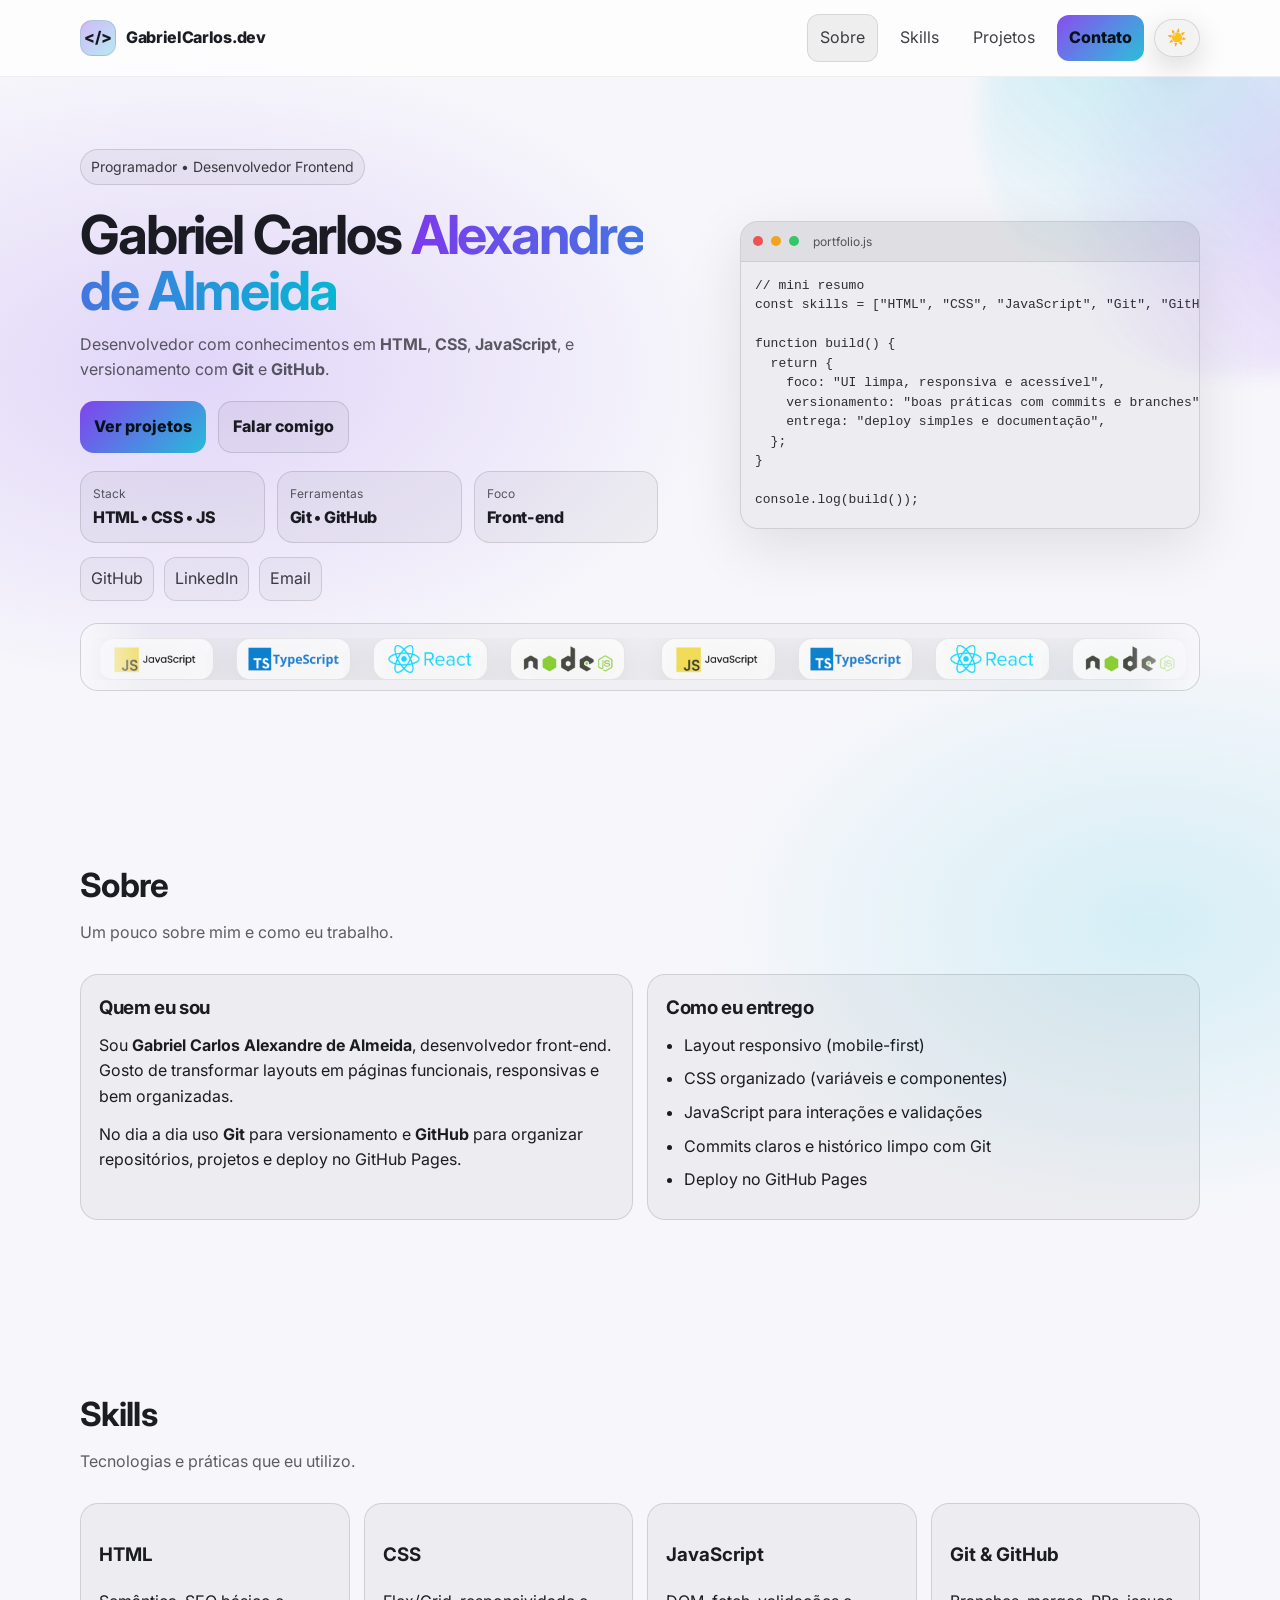
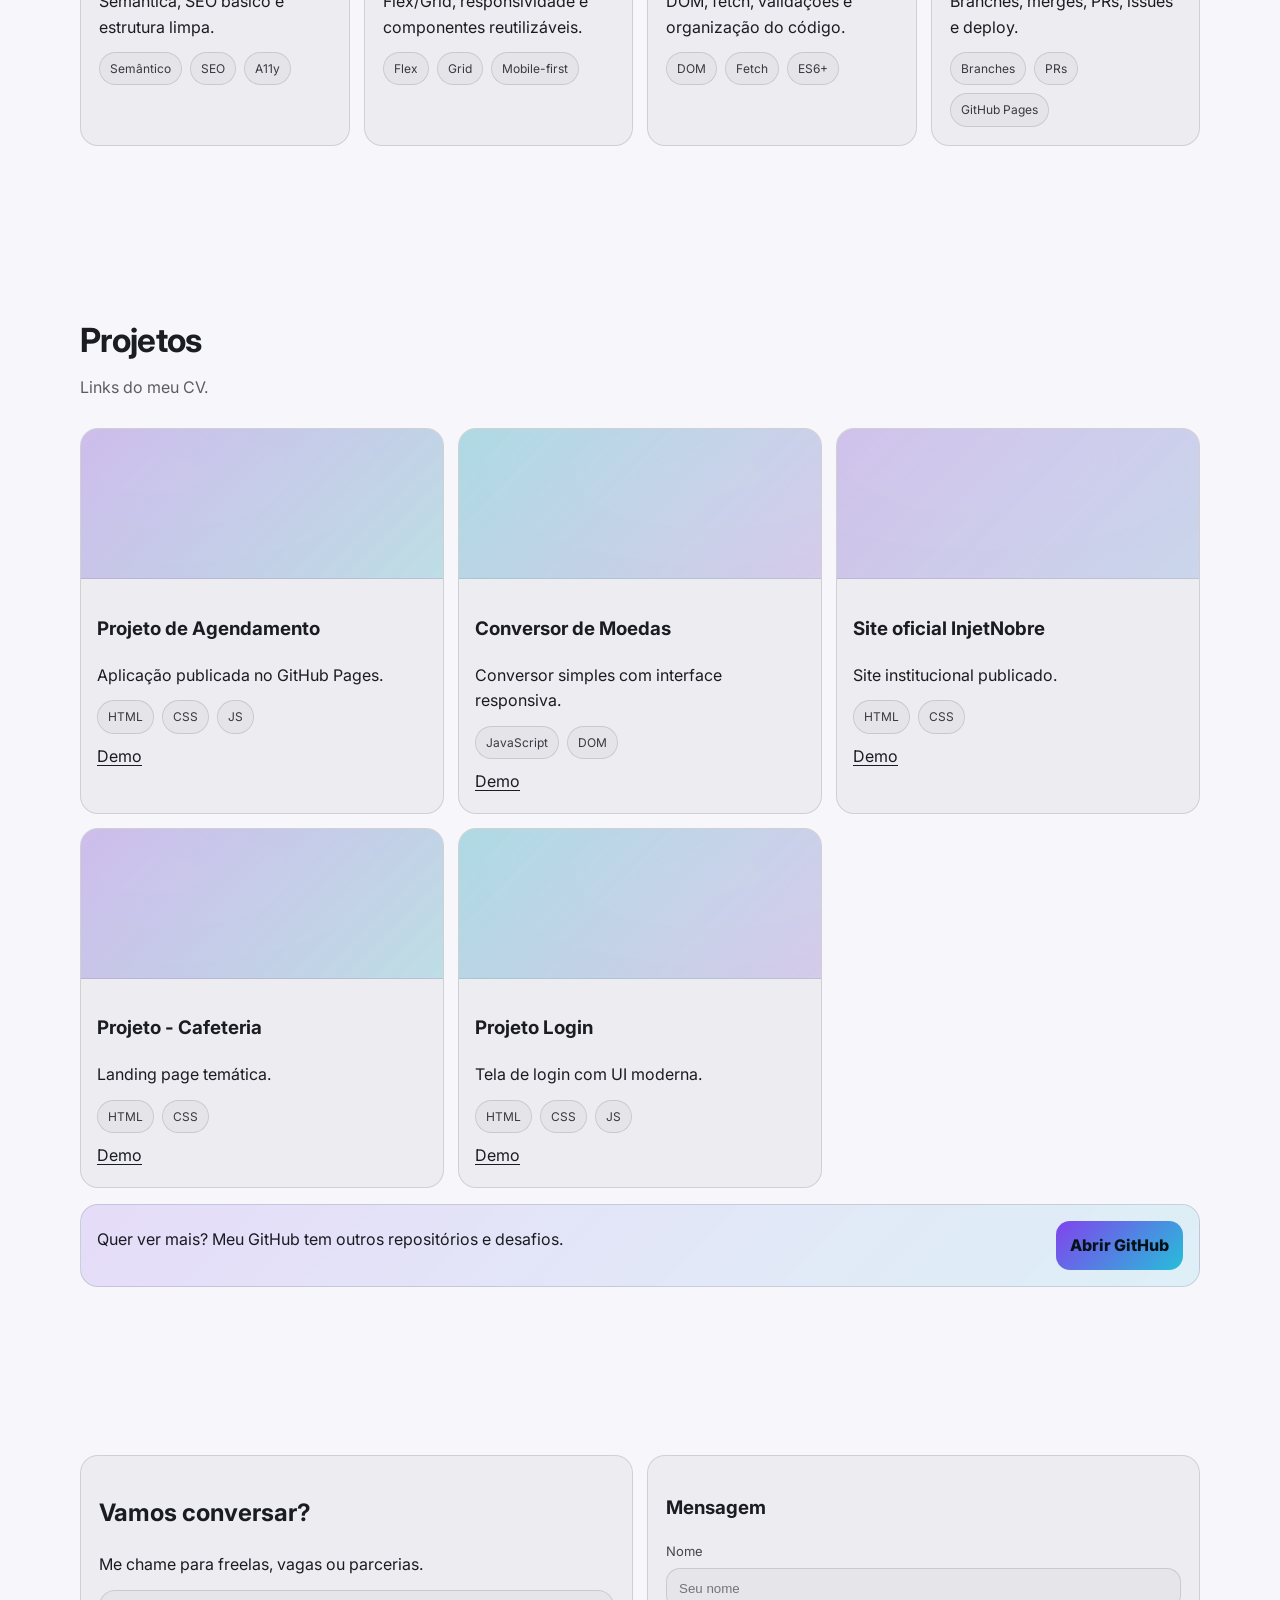
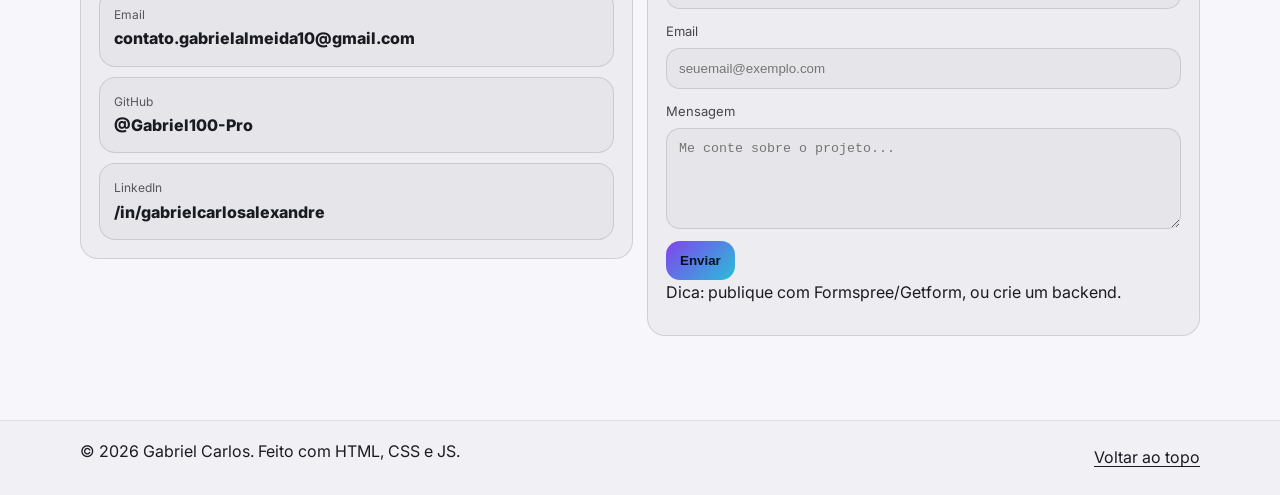
==== index.html @ 4f7d1926 "init new portifolio" ====
<!doctype html>
<html lang="pt-BR" data-theme="dark">
<head>
  <meta charset="utf-8" />
  <meta name="viewport" content="width=device-width, initial-scale=1" />
  <meta name="description" content="Portfólio | Gabriel Carlos Alexandre de Almeida - HTML, CSS, JavaScript, Git e GitHub." />
  <title>Portfólio | Gabriel Carlos</title>

  <link rel="preconnect" href="https://fonts.googleapis.com">
  <link rel="preconnect" href="https://fonts.gstatic.com" crossorigin>
  <link href="https://fonts.googleapis.com/css2?family=Inter:wght@400;500;600;700;800&display=swap" rel="stylesheet">

  <link rel="stylesheet" href="styles.css" />
</head>

<body>
  <a class="skip-link" href="#conteudo">Pular para o conteúdo</a>

  <header class="header" id="topo">
    <div class="container header__inner">
      <a class="brand" href="#topo" aria-label="Ir para o topo">
        <span class="brand__mark">&lt;/&gt;</span>
        <span class="brand__name">GabrielCarlos.dev</span>
      </a>

      <button class="menu-btn" type="button" aria-expanded="false" aria-controls="menu">
        <span class="menu-btn__bars" aria-hidden="true"></span>
        <span class="sr-only">Abrir menu</span>
      </button>

      <section class="header__actions" aria-label="Ações do topo">
        <nav class="nav" id="menu" aria-label="Navegação principal">
          <a class="nav__link" href="#sobre">Sobre</a>
          <a class="nav__link" href="#skills">Skills</a>
          <a class="nav__link" href="#projetos">Projetos</a>
          <a class="nav__link nav__cta" href="#contato">Contato</a>
        </nav>

        <button class="theme-toggle" type="button" aria-label="Alternar tema" aria-pressed="true" title="Alternar tema">
          <span class="theme-toggle__icon" aria-hidden="true">🌙</span>
        </button>
      </section>
    </div>
  </header>

  <main id="conteudo">
    <section class="hero section">
      <div class="container hero__grid">
        <div class="hero__content">
          <p class="pill">Programador • Desenvolvedor Frontend</p>

          <h1 class="hero__title">
            Gabriel Carlos <span class="grad">Alexandre de Almeida</span>
          </h1>

          <p class="hero__subtitle">
            Desenvolvedor com conhecimentos em <strong>HTML</strong>, <strong>CSS</strong>, <strong>JavaScript</strong>,
            e versionamento com <strong>Git</strong> e <strong>GitHub</strong>.
          </p>

          <div class="hero__actions">
            <a class="btn btn--primary" href="#projetos">Ver projetos</a>
            <a class="btn btn--ghost" href="#contato">Falar comigo</a>
          </div>

          <div class="hero__meta">
            <div class="meta-card">
              <span class="meta-card__label">Stack</span>
              <span class="meta-card__value">HTML • CSS • JS</span>
            </div>
            <div class="meta-card">
              <span class="meta-card__label">Ferramentas</span>
              <span class="meta-card__value">Git • GitHub</span>
            </div>
            <div class="meta-card">
              <span class="meta-card__label">Foco</span>
              <span class="meta-card__value">Front-end</span>
            </div>
          </div>

          <div class="social">
            <a class="social__link" href="https://github.com/Gabriel100-Pro" target="_blank" rel="noreferrer">GitHub</a>
            <a class="social__link" href="https://www.linkedin.com/in/gabrielcarlosalexandre" target="_blank" rel="noreferrer">LinkedIn</a>
            <a class="social__link" href="mailto:contato.gabrielalmeida10@gmail.com">Email</a>
          </div>
        </div>

        <div class="hero__card" aria-hidden="true">
          <div class="code-card">
            <div class="code-card__top">
              <span class="dot dot--red"></span>
              <span class="dot dot--yellow"></span>
              <span class="dot dot--green"></span>
              <span class="code-card__title">portfolio.js</span>
            </div>
<pre class="code-card__pre"><code>// mini resumo
const skills = ["HTML", "CSS", "JavaScript", "Git", "GitHub"];

function build() {
  return {
    foco: "UI limpa, responsiva e acessível",
    versionamento: "boas práticas com commits e branches",
    entrega: "deploy simples e documentação",
  };
}

console.log(build());</code></pre>
          </div>
        </div>
      </div>

      <!-- MARQUEE: CORRIGIDO (agora a animação funciona) -->
      <div class="container">
        <section class="tool-marquee" aria-label="Tecnologias que eu uso">
          <div class="tool-marquee__fade tool-marquee__fade--left" aria-hidden="true"></div>
          <div class="tool-marquee__fade tool-marquee__fade--right" aria-hidden="true"></div>

          <!-- IMPORTANTE: viewport + track + dois grupos iguais -->
          <div class="tool-marquee__viewport">
            <div class="tool-marquee__track" aria-hidden="false">
              <div class="tool-marquee__group">
                <img class="tool-marquee__img tool-marquee__img--wide" src="assets/item1-1.png" alt="JavaScript" loading="lazy">
                <img class="tool-marquee__img tool-marquee__img--wide" src="assets/item1-10.png" alt="CSS" loading="lazy">
                <img class="tool-marquee__img tool-marquee__img--wide" src="assets/item1-3.png" alt="JavaScript" loading="lazy">
                <img class="tool-marquee__img tool-marquee__img--wide" src="assets/item1-6.png" alt="Git" loading="lazy">
              </div>

              <!-- duplicado para loop infinito -->
              <div class="tool-marquee__group" aria-hidden="true">
                <img class="tool-marquee__img tool-marquee__img--wide" src="assets/item1-1.png" alt="JavaScript" loading="lazy">
                <img class="tool-marquee__img tool-marquee__img--wide" src="assets/item1-10.png" alt="CSS" loading="lazy">
                <img class="tool-marquee__img tool-marquee__img--wide" src="assets/item1-3.png" alt="JavaScript" loading="lazy">
                <img class="tool-marquee__img tool-marquee__img--wide" src="assets/item1-6.png" alt="Git" loading="lazy">
              </div>
            </div>
          </div>

          
        </section>
      </div>

      <div class="hero__bg" aria-hidden="true"></div>
    </section>

    <section class="section" id="sobre">
      <div class="container">
        <div class="section__head">
          <h2 class="section__title">Sobre</h2>
          <p class="section__desc">Um pouco sobre mim e como eu trabalho.</p>
        </div>

        <div class="about">
          <div class="about__card">
            <h3>Quem eu sou</h3>
            <p>
              Sou <strong>Gabriel Carlos Alexandre de Almeida</strong>, desenvolvedor front-end.
              Gosto de transformar layouts em páginas funcionais, responsivas e bem organizadas.
            </p>
            <p>
              No dia a dia uso <strong>Git</strong> para versionamento e <strong>GitHub</strong> para organizar repositórios,
              projetos e deploy no GitHub Pages.
            </p>
          </div>

          <div class="about__card">
            <h3>Como eu entrego</h3>
            <ul class="checklist">
              <li>Layout responsivo (mobile-first)</li>
              <li>CSS organizado (variáveis e componentes)</li>
              <li>JavaScript para interações e validações</li>
              <li>Commits claros e histórico limpo com Git</li>
              <li>Deploy no GitHub Pages</li>
            </ul>
          </div>
        </div>
      </div>
    </section>

    <section class="section section--alt" id="skills">
      <div class="container">
        <div class="section__head">
          <h2 class="section__title">Skills</h2>
          <p class="section__desc">Tecnologias e práticas que eu utilizo.</p>
        </div>

        <div class="skills">
          <article class="skill">
            <h3>HTML</h3>
            <p>Semântica, SEO básico e estrutura limpa.</p>
            <div class="tags">
              <span class="tag">Semântico</span>
              <span class="tag">SEO</span>
              <span class="tag">A11y</span>
            </div>
          </article>

          <article class="skill">
            <h3>CSS</h3>
            <p>Flex/Grid, responsividade e componentes reutilizáveis.</p>
            <div class="tags">
              <span class="tag">Flex</span>
              <span class="tag">Grid</span>
              <span class="tag">Mobile-first</span>
            </div>
          </article>

          <article class="skill">
            <h3>JavaScript</h3>
            <p>DOM, fetch, validações e organização do código.</p>
            <div class="tags">
              <span class="tag">DOM</span>
              <span class="tag">Fetch</span>
              <span class="tag">ES6+</span>
            </div>
          </article>

          <article class="skill">
            <h3>Git & GitHub</h3>
            <p>Branches, merges, PRs, issues e deploy.</p>
            <div class="tags">
              <span class="tag">Branches</span>
              <span class="tag">PRs</span>
              <span class="tag">GitHub Pages</span>
            </div>
          </article>
        </div>
      </div>
    </section>

    <!-- PROJETOS: LINKS PEGOS DO SEU CV -->
    <section class="section" id="projetos">
      <div class="container">
        <div class="section__head">
          <h2 class="section__title">Projetos</h2>
          <p class="section__desc">Links do meu CV.</p>
        </div>

        <div class="projects">
          <article class="project">
            <div class="project__thumb" aria-hidden="true"></div>
            <div class="project__body">
              <h3>Projeto de Agendamento</h3>
              <p>Aplicação publicada no GitHub Pages.</p>
              <div class="tags">
                <span class="tag">HTML</span><span class="tag">CSS</span><span class="tag">JS</span>
              </div>
              <div class="project__links">
                <a class="link" href="https://gabriel100-pro.github.io/Projeto-de-Agendamento/" target="_blank" rel="noreferrer">Demo</a>
              </div>
            </div>
          </article>

          <article class="project">
            <div class="project__thumb project__thumb--2" aria-hidden="true"></div>
            <div class="project__body">
              <h3>Conversor de Moedas</h3>
              <p>Conversor simples com interface responsiva.</p>
              <div class="tags">
                <span class="tag">JavaScript</span><span class="tag">DOM</span>
              </div>
              <div class="project__links">
                <a class="link" href="https://gabriel100-pro.github.io/Conversor-de-Moedas/" target="_blank" rel="noreferrer">Demo</a>
              </div>
            </div>
          </article>

          <article class="project">
            <div class="project__thumb project__thumb--3" aria-hidden="true"></div>
            <div class="project__body">
              <h3>Site oficial InjetNobre</h3>
              <p>Site institucional publicado.</p>
              <div class="tags">
                <span class="tag">HTML</span><span class="tag">CSS</span>
              </div>
              <div class="project__links">
                <a class="link" href="https://gabriel100-pro.github.io/Site-oficial-InjetNobre/" target="_blank" rel="noreferrer">Demo</a>
              </div>
            </div>
          </article>

          <article class="project">
            <div class="project__thumb" aria-hidden="true"></div>
            <div class="project__body">
              <h3>Projeto - Cafeteria</h3>
              <p>Landing page temática.</p>
              <div class="tags">
                <span class="tag">HTML</span><span class="tag">CSS</span>
              </div>
              <div class="project__links">
                <a class="link" href="https://gabriel100-pro.github.io/Projeto---Cafeteria/" target="_blank" rel="noreferrer">Demo</a>
              </div>
            </div>
          </article>

          <article class="project">
            <div class="project__thumb project__thumb--2" aria-hidden="true"></div>
            <div class="project__body">
              <h3>Projeto Login</h3>
              <p>Tela de login com UI moderna.</p>
              <div class="tags">
                <span class="tag">HTML</span><span class="tag">CSS</span><span class="tag">JS</span>
              </div>
              <div class="project__links">
                <a class="link" href="https://gabriel100-pro.github.io/Projeto-Login-/" target="_blank" rel="noreferrer">Demo</a>
              </div>
            </div>
          </article>
        </div>

        <div class="callout">
          <p>Quer ver mais? Meu GitHub tem outros repositórios e desafios.</p>
          <a class="btn btn--primary" href="https://github.com/Gabriel100-Pro" target="_blank" rel="noreferrer">Abrir GitHub</a>
        </div>
      </div>
    </section>

    <section class="section" id="contato">
      <div class="container">
        <div class="contact">
          <div class="contact__info">
            <h2>Vamos conversar?</h2>
            <p class="muted">Me chame para freelas, vagas ou parcerias.</p>

            <div class="contact__cards">
              <a class="contact-card" href="mailto:contato.gabrielalmeida10@gmail.com">
                <span class="contact-card__label">Email</span>
                <span class="contact-card__value">contato.gabrielalmeida10@gmail.com</span>
              </a>

              <a class="contact-card" href="https://github.com/Gabriel100-Pro" target="_blank" rel="noreferrer">
                <span class="contact-card__label">GitHub</span>
                <span class="contact-card__value">@Gabriel100-Pro</span>
              </a>

              <a class="contact-card" href="https://www.linkedin.com/in/gabrielcarlosalexandre" target="_blank" rel="noreferrer">
                <span class="contact-card__label">LinkedIn</span>
                <span class="contact-card__value">/in/gabrielcarlosalexandre</span>
              </a>
            </div>
          </div>

          <form class="form" action="#" method="post">
            <h3>Mensagem</h3>
            <label class="field">
              <span>Nome</span>
              <input name="nome" type="text" placeholder="Seu nome" autocomplete="name" required />
            </label>

            <label class="field">
              <span>Email</span>
              <input name="email" type="email" placeholder="seuemail@exemplo.com" autocomplete="email" required />
            </label>

            <label class="field">
              <span>Mensagem</span>
              <textarea name="mensagem" rows="5" placeholder="Me conte sobre o projeto..." required></textarea>
            </label>

            <button class="btn btn--primary" type="submit">Enviar</button>
            <p class="form__hint muted">
              Dica: publique com Formspree/Getform, ou crie um backend.
            </p>
          </form>
        </div>
      </div>
    </section>
  </main>

  <footer class="footer">
    <div class="container footer__inner">
      <p class="muted">© <span id="ano"></span> Gabriel Carlos. Feito com HTML, CSS e JS.</p>
      <a class="link" href="#topo">Voltar ao topo</a>
    </div>
  </footer>

  <button class="to-top" type="button" aria-label="Voltar ao topo">↑</button>

  <script src="script.js"></script>
</body>
</html>
---- styles.css ----
/* Mantive seu visual e corrigi somente o MARQUEE
   (você tinha CSS de marquee esperando .tool-marquee__viewport e .tool-marquee__group,
    mas no HTML estava com .tool-marquee__row e sem viewport). */

:root{
  --radius: 18px;
  --radius-sm: 12px;
  --container: 1120px;

  --brand1: #7c3aed;
  --brand2: #06b6d4;
}

/* Temas via data-theme */
html[data-theme="dark"]{
  --bg: #0b1020;
  --text: rgba(255,255,255,.92);
  --muted: rgba(255,255,255,.7);
  --shadow: 0 18px 60px rgba(0,0,0,.35);
  --header-bg: rgba(11,16,32,.55);
  --surface: rgba(255,255,255,.06);
  --surface-2: rgba(255,255,255,.08);
  --border: rgba(255,255,255,.14);
}

html[data-theme="light"]{
  --bg: #f7f7fb;
  --text: rgba(9, 10, 16, .92);
  --muted: rgba(9, 10, 16, .65);
  --shadow: 0 18px 60px rgba(0,0,0,.10);
  --header-bg: rgba(255,255,255,.72);
  --surface: rgba(0,0,0,.04);
  --surface-2: rgba(0,0,0,.06);
  --border: rgba(0,0,0,.12);
}

*{ box-sizing: border-box; }
html{ scroll-behavior: smooth; }
body{
  margin: 0;
  font-family: Inter, system-ui, -apple-system, Segoe UI, Roboto, Arial, sans-serif;
  color: var(--text);
  background:
    radial-gradient(1000px 600px at 15% 10%, rgba(124,58,237,.18), transparent 55%),
    radial-gradient(900px 600px at 90% 25%, rgba(6,182,212,.14), transparent 50%),
    var(--bg);
  line-height: 1.6;
}

a{ color: inherit; text-decoration: none; }
p{ margin: 0 0 12px; }

.container{
  width: min(100% - 32px, var(--container));
  margin-inline: auto;
}

.section{ padding: 84px 0; position: relative; }
.section--alt{
  background: linear-gradient(180deg, rgba(255,255,255,.03), rgba(255,255,255,.00));
}

.section__head{ display: grid; gap: 8px; margin-bottom: 28px; }
.section__title{ margin: 0; font-size: clamp(24px, 2.6vw, 34px); letter-spacing: -0.02em; }
.section__desc{ margin: 0; color: var(--muted); max-width: 65ch; }

.skip-link{
  position: absolute;
  left: -999px;
  top: 12px;
  background: #fff;
  color: #000;
  padding: 10px 12px;
  border-radius: 10px;
}
.skip-link:focus{ left: 12px; z-index: 9999; }

.sr-only{
  position:absolute;
  width:1px;
  height:1px;
  padding:0;
  margin:-1px;
  overflow:hidden;
  clip:rect(0,0,0,0);
  white-space:nowrap;
  border:0;
}

/* HEADER */
.header{
  position: sticky;
  top: 0;
  z-index: 50;
  backdrop-filter: blur(12px);
  background: var(--header-bg);
  border-bottom: 1px solid rgba(255,255,255,.08);
}
html[data-theme="light"] .header{
  border-bottom: 1px solid rgba(0,0,0,.06);
}

.header__inner{
  display:flex;
  align-items:center;
  justify-content:space-between;
  padding: 14px 0;
  gap: 14px;
}

.header__actions{
  display:flex;
  align-items:center;
  gap: 10px;
}

.brand{
  display:flex;
  align-items:center;
  gap: 10px;
  font-weight: 800;
  letter-spacing: -.02em;
}
.brand__mark{
  width: 36px;
  height: 36px;
  display:grid;
  place-items:center;
  border-radius: 12px;
  background: linear-gradient(135deg, rgba(124,58,237,.35), rgba(6,182,212,.28));
  border: 1px solid rgba(255,255,255,.12);
}
html[data-theme="light"] .brand__mark{
  border: 1px solid rgba(0,0,0,.10);
}

.menu-btn{
  display: none;
  border: 1px solid var(--border);
  background: var(--surface);
  color: var(--text);
  border-radius: 12px;
  padding: 10px 12px;
  cursor: pointer;
}
.menu-btn__bars{
  display:block;
  width: 18px;
  height: 2px;
  background: currentColor;
  position: relative;
}
.menu-btn__bars::before,
.menu-btn__bars::after{
  content:"";
  position:absolute;
  left:0;
  width: 18px;
  height: 2px;
  background: currentColor;
}
.menu-btn__bars::before{ top: -6px; }
.menu-btn__bars::after{ top: 6px; }

.nav{ display:flex; align-items:center; gap: 10px; }
.nav__link{
  padding: 10px 12px;
  border-radius: 12px;
  color: color-mix(in oklab, var(--text) 85%, transparent);
}
.nav__link:hover{ background: var(--surface); }
.nav__link.is-active{
  background: var(--surface-2);
  border: 1px solid color-mix(in oklab, var(--border) 80%, transparent);
}
.nav__cta{
  background: linear-gradient(135deg, rgba(124,58,237,.9), rgba(6,182,212,.85));
  color: #06121a;
  font-weight: 800;
  border: 0;
}

/* Botão tema */
.theme-toggle{
  width: 46px;
  height: 38px;
  border-radius: 999px;
  border: 1px solid var(--border);
  background: var(--surface);
  box-shadow: 0 10px 30px rgba(0,0,0,.15);
  display: inline-grid;
  place-items: center;
  cursor: pointer;
}
.theme-toggle__icon{
  font-size: 16px;
  line-height: 1;
}

/* HERO */
.hero{ padding-top: 72px; overflow: hidden; }
.hero__grid{
  display:grid;
  grid-template-columns: 1.1fr .9fr;
  gap: 28px;
  align-items: center;
}
.hero__title{
  margin: 10px 0 12px;
  font-size: clamp(34px, 4.2vw, 56px);
  line-height: 1.05;
  letter-spacing: -0.04em;
}
.hero__subtitle{ color: var(--muted); max-width: 60ch; }
.grad{
  background: linear-gradient(90deg, var(--brand1), var(--brand2));
  -webkit-background-clip: text;
  background-clip: text;
  color: transparent;
}

.pill{
  display:inline-flex;
  align-items:center;
  padding: 6px 10px;
  border-radius: 999px;
  border: 1px solid var(--border);
  background: var(--surface);
  color: color-mix(in oklab, var(--text) 85%, transparent);
  font-size: 14px;
}

.hero__actions{ display:flex; gap: 12px; margin-top: 18px; flex-wrap: wrap; }

.btn{
  display:inline-flex;
  align-items:center;
  justify-content:center;
  gap: 8px;
  padding: 12px 14px;
  border-radius: 14px;
  border: 1px solid var(--border);
  cursor: pointer;
  font-weight: 800;
}
.btn--primary{
  background: linear-gradient(135deg, rgba(124,58,237,.95), rgba(6,182,212,.85));
  color: #06121a;
  border: 0;
}
.btn--ghost{ background: var(--surface); color: var(--text); }
.btn--ghost:hover{ background: var(--surface-2); }

.hero__meta{
  display:grid;
  grid-template-columns: repeat(3, minmax(0, 1fr));
  gap: 12px;
  margin-top: 18px;
}
.meta-card{
  background: var(--surface);
  border: 1px solid var(--border);
  border-radius: 16px;
  padding: 12px;
}
.meta-card__label{ display:block; font-size: 12px; color: var(--muted); }
.meta-card__value{ display:block; margin-top: 2px; font-weight: 800; letter-spacing: -0.02em; }

.social{ margin-top: 14px; display:flex; gap: 10px; flex-wrap: wrap; }
.social__link{
  color: color-mix(in oklab, var(--text) 85%, transparent);
  padding: 8px 10px;
  border-radius: 12px;
  border: 1px solid var(--border);
  background: color-mix(in oklab, var(--surface) 80%, transparent);
}
.social__link:hover{ background: var(--surface-2); }

.hero__card{ justify-self: end; width: min(460px, 100%); }
.code-card{
  border-radius: var(--radius);
  background: var(--surface);
  border: 1px solid var(--border);
  box-shadow: var(--shadow);
  overflow:hidden;
}
.code-card__top{
  display:flex;
  align-items:center;
  gap: 8px;
  padding: 10px 12px;
  border-bottom: 1px solid color-mix(in oklab, var(--border) 60%, transparent);
  background: color-mix(in oklab, var(--surface) 70%, rgba(0,0,0,.10));
}
.dot{ width: 10px; height: 10px; border-radius: 50%; opacity: .9; }
.dot--red{ background: #ef4444; }
.dot--yellow{ background: #f59e0b; }
.dot--green{ background: #22c55e; }
.code-card__title{ margin-left: 6px; color: var(--muted); font-size: 12px; }
.code-card__pre{
  margin: 0;
  padding: 14px 14px 18px;
  color: color-mix(in oklab, var(--text) 92%, transparent);
  font-size: 13px;
  line-height: 1.5;
  overflow:auto;
}

.hero__bg{
  position:absolute;
  inset: -220px -220px auto auto;
  width: 520px;
  height: 520px;
  border-radius: 50%;
  background: radial-gradient(circle at 30% 30%, rgba(6,182,212,.30), transparent 55%),
              radial-gradient(circle at 70% 70%, rgba(124,58,237,.30), transparent 55%);
  filter: blur(10px);
  opacity: .7;
  pointer-events:none;
}

/* ===== MARQUEE (CORRIGIDO) ===== */
.tool-marquee{
  margin-top: 22px;
  position: relative;
  border-radius: var(--radius);
  border: 1px solid var(--border);
  background: color-mix(in oklab, var(--surface) 70%, transparent);
  overflow: hidden;
  padding: 14px 0 10px;
}

/* o seu CSS dependia disso, e no HTML não existia */
.tool-marquee__viewport{
  overflow: hidden;
}

.tool-marquee__track{
  display: flex;
  width: max-content;
  min-width: 200%;
  will-change: transform;
  animation: marquee-left 16s linear infinite;
}

/* pausa no hover */
.tool-marquee:hover .tool-marquee__track,
.tool-marquee:focus-within .tool-marquee__track{
  animation-play-state: paused;
}

.tool-marquee__group{
  display: inline-flex;
  align-items: center;
  gap: 22px;
  padding: 0 18px;
  flex-shrink: 0;
}

/* ajuste: se as duas listas não tiverem exatamente a mesma largura,
   pode dar "pulo". Por isso evite conteúdos diferentes entre os grupos. */

.tool-marquee__img{
  object-fit: contain;
  filter: drop-shadow(0 10px 22px rgba(0,0,0,.18));
  opacity: .95;
}

.tool-marquee__img--wide{
  width: auto;
  height: 42px;
  max-width: 240px;
  padding: 6px 10px;
  border-radius: 14px;
  background: color-mix(in oklab, var(--surface) 70%, transparent);
  border: 1px solid color-mix(in oklab, var(--border) 70%, transparent);
}

html[data-theme="light"] .tool-marquee__img--wide{
  background: rgba(255,255,255,.75);
}

/* fades */
.tool-marquee__fade{
  position:absolute;
  top:0;
  bottom:0;
  width: 72px;
  pointer-events:none;
  z-index: 2;
}
.tool-marquee__fade--left{
  left:0;
  background: linear-gradient(90deg, var(--bg), transparent);
}
.tool-marquee__fade--right{
  right:0;
  background: linear-gradient(270deg, var(--bg), transparent);
}

@keyframes marquee-left{
  from{ transform: translate3d(0,0,0); }
  to{ transform: translate3d(-50%,0,0); }
}



@media (prefers-reduced-motion: reduce){
  .tool-marquee__track{ animation: none; }
}

/* OUTRAS SEÇÕES */
.about{
  display:grid;
  grid-template-columns: repeat(2, minmax(0,1fr));
  gap: 14px;
}
.about__card{
  border-radius: var(--radius);
  background: var(--surface);
  border: 1px solid var(--border);
  padding: 18px;
}
.about__card h3{ margin: 0 0 10px; letter-spacing: -.02em; }

.checklist{ margin: 0; padding-left: 18px; }
.checklist li{ margin: 8px 0; }

.skills{ display:grid; grid-template-columns: repeat(4, minmax(0,1fr)); gap: 14px; }
.skill{
  border-radius: var(--radius);
  background: var(--surface);
  border: 1px solid var(--border);
  padding: 18px;
}

.tags{ display:flex; gap: 8px; flex-wrap: wrap; margin-top: 10px; }
.tag{
  font-size: 12px;
  padding: 6px 10px;
  border-radius: 999px;
  border: 1px solid var(--border);
  background: color-mix(in oklab, var(--surface) 80%, transparent);
  color: color-mix(in oklab, var(--text) 85%, transparent);
}

.projects{ display:grid; grid-template-columns: repeat(3, minmax(0,1fr)); gap: 14px; }
.project{
  border-radius: var(--radius);
  background: var(--surface);
  border: 1px solid var(--border);
  overflow:hidden;
  display:flex;
  flex-direction: column;
}
.project__thumb{
  height: 150px;
  background:
    linear-gradient(135deg, rgba(124,58,237,.25), rgba(6,182,212,.18)),
    radial-gradient(500px 200px at 20% 30%, rgba(255,255,255,.12), transparent 55%),
    color-mix(in oklab, var(--surface) 80%, transparent);
  border-bottom: 1px solid color-mix(in oklab, var(--border) 60%, transparent);
}
.project__thumb--2{
  background:
    linear-gradient(135deg, rgba(6,182,212,.25), rgba(124,58,237,.16)),
    radial-gradient(500px 200px at 70% 30%, rgba(255,255,255,.12), transparent 55%),
    color-mix(in oklab, var(--surface) 80%, transparent);
}
.project__thumb--3{
  background:
    linear-gradient(135deg, rgba(124,58,237,.22), rgba(59,130,246,.16)),
    radial-gradient(500px 200px at 40% 20%, rgba(255,255,255,.12), transparent 55%),
    color-mix(in oklab, var(--surface) 80%, transparent);
}
.project__body{ padding: 16px 16px 18px; }
.project__links{ margin-top: 10px; display:flex; gap: 12px; }
.link{ text-decoration: underline; text-underline-offset: 3px; }

.callout{
  margin-top: 16px;
  padding: 16px;
  border-radius: var(--radius);
  border: 1px solid var(--border);
  background: linear-gradient(135deg, rgba(124,58,237,.14), rgba(6,182,212,.10));
  display:flex;
  align-items:center;
  justify-content: space-between;
  gap: 12px;
  flex-wrap: wrap;
}

.contact{
  display:grid;
  grid-template-columns: 1fr 1fr;
  gap: 14px;
  align-items:start;
}
.contact__info, .form{
  border-radius: var(--radius);
  border: 1px solid var(--border);
  background: var(--surface);
  padding: 18px;
}

.contact__cards{ display:grid; gap: 10px; margin-top: 12px; }

.contact-card{
  display:block;
  border-radius: 16px;
  border: 1px solid var(--border);
  background: color-mix(in oklab, var(--surface) 70%, transparent);
  padding: 14px;
}
.contact-card:hover{ background: var(--surface-2); }
.contact-card__label{ display:block; font-size: 12px; color: var(--muted); }
.contact-card__value{ display:block; font-weight: 800; margin-top: 2px; }

.field{ display:grid; gap: 6px; margin-bottom: 12px; }
.field span{ font-size: 13px; color: color-mix(in oklab, var(--text) 80%, transparent); }
input, textarea{
  width: 100%;
  padding: 12px 12px;
  border-radius: 14px;
  border: 1px solid var(--border);
  background: color-mix(in oklab, var(--surface) 70%, transparent);
  color: var(--text);
  outline: none;
}
input:focus, textarea:focus{
  border-color: rgba(6,182,212,.55);
  box-shadow: 0 0 0 4px rgba(6,182,212,.12);
}

.footer{
  border-top: 1px solid color-mix(in oklab, var(--border) 60%, transparent);
  background: color-mix(in oklab, var(--surface) 60%, transparent);
  padding: 18px 0;
}
.footer__inner{
  display:flex;
  align-items:center;
  justify-content: space-between;
  gap: 10px;
  flex-wrap: wrap;
}

/* TO TOP */
.to-top{
  position: fixed;
  right: 18px;
  bottom: 18px;
  width: 44px;
  height: 44px;
  border-radius: 14px;
  border: 1px solid var(--border);
  background: var(--surface);
  color: var(--text);
  display:none;
  cursor: pointer;
}
.to-top.is-visible{ display:inline-grid; place-items:center; }

/* RESPONSIVE */
@media (max-width: 980px){
  .hero__grid{ grid-template-columns: 1fr; }
  .hero__card{ justify-self: start; }
  .skills{ grid-template-columns: repeat(2, minmax(0,1fr)); }
  .projects{ grid-template-columns: 1fr; }
  .about{ grid-template-columns: 1fr; }
  .contact{ grid-template-columns: 1fr; }
  .hero__meta{ grid-template-columns: 1fr; }
}

@media (max-width: 720px){
  .menu-btn{ display:inline-flex; align-items:center; justify-content:center; }

  .nav{
    position: absolute;
    top: 64px;
    right: 16px;
    left: 16px;
    display:none;
    flex-direction: column;
    align-items: stretch;
    background: color-mix(in oklab, var(--bg) 90%, transparent);
    border: 1px solid var(--border);
    border-radius: 16px;
    padding: 10px;
    backdrop-filter: blur(12px);
  }
  .nav.is-open{ display:flex; }

  .header__actions{ gap: 8px; }
}
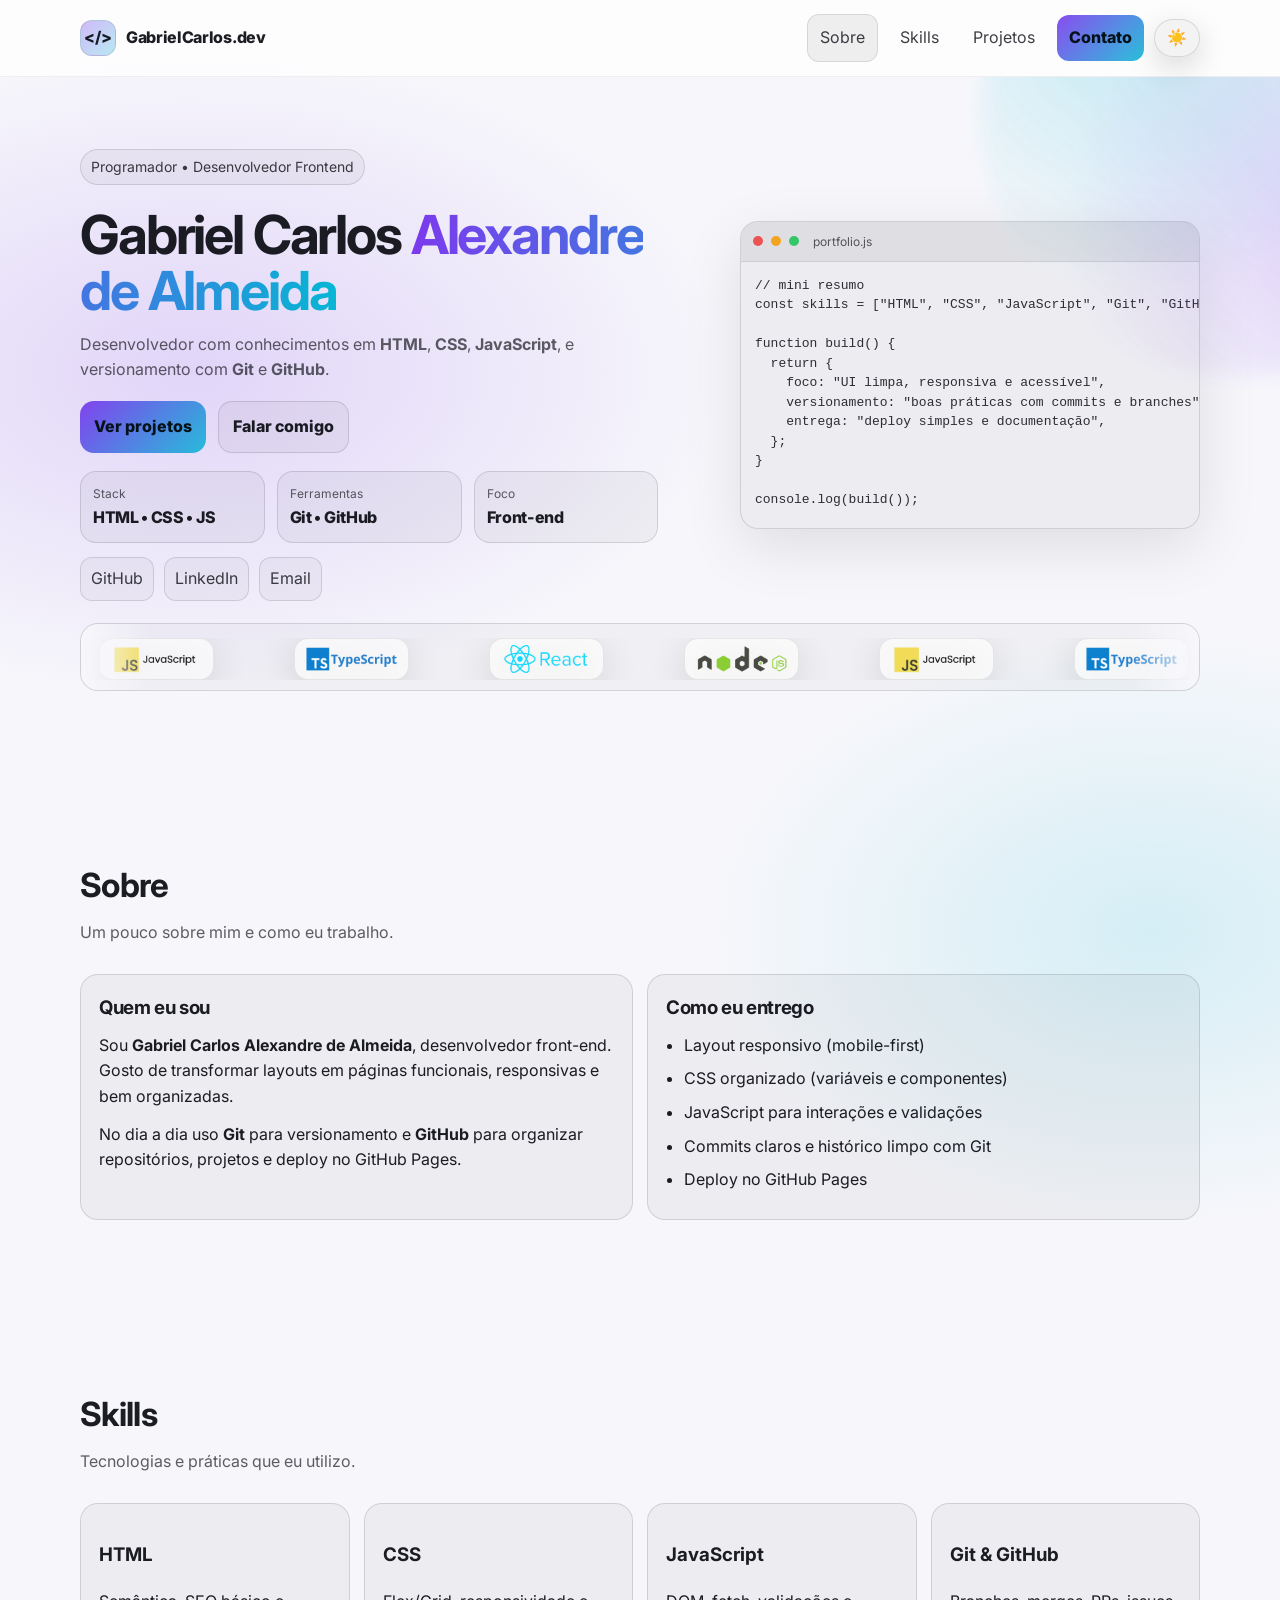
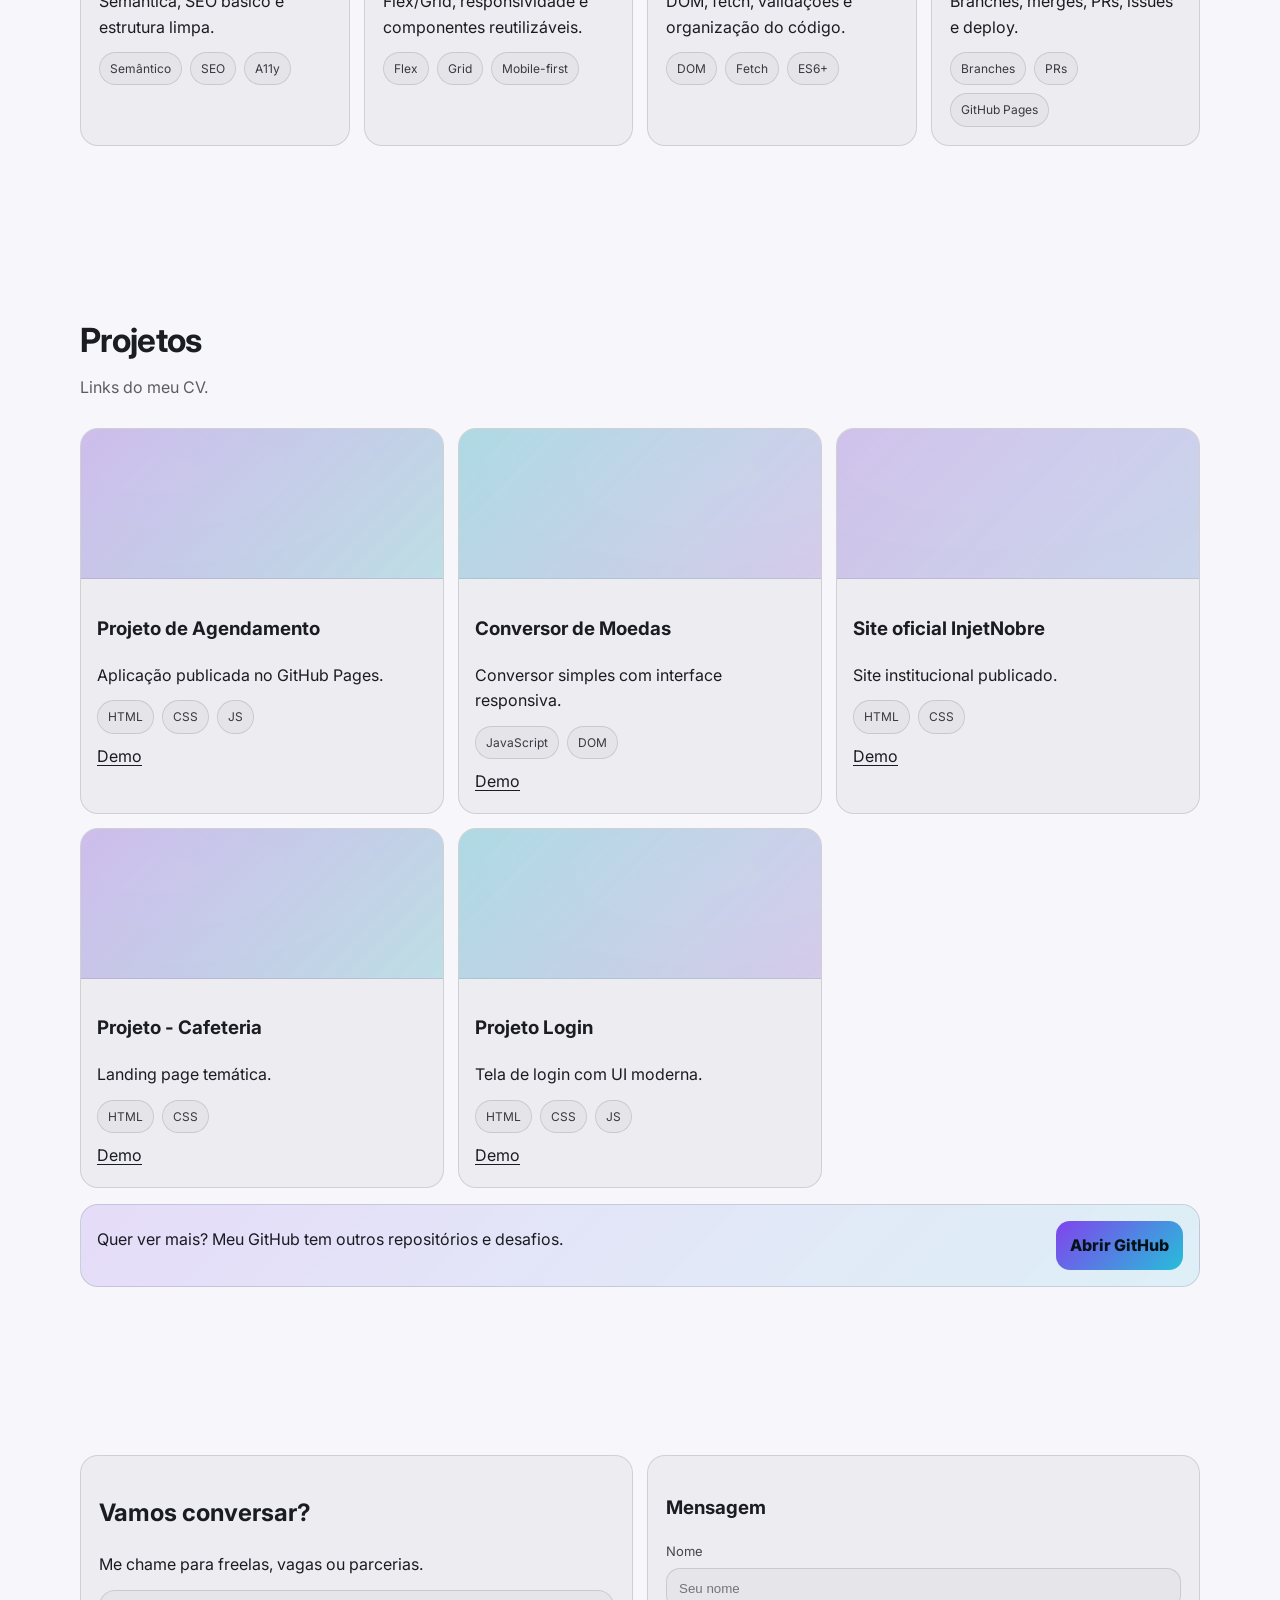
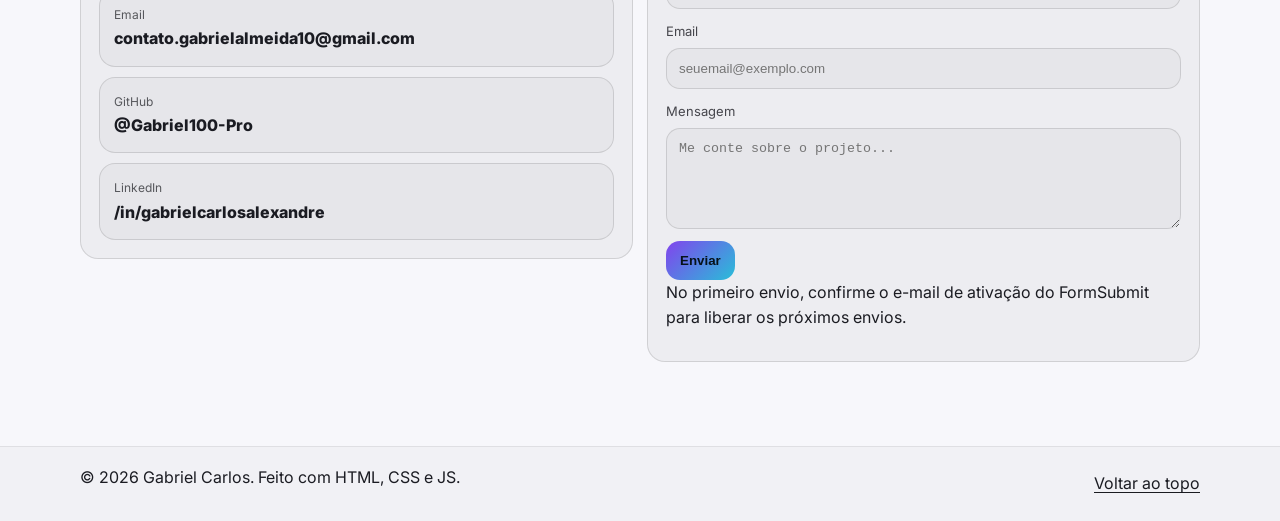
==== commit b5793fa5: "create obrigado.html, css responsive" ====
--- a/index.html
+++ b/index.html
@@ -339,8 +339,13 @@
             </div>
           </div>
 
-          <form class="form" action="#" method="post">
+          <form class="form" action="https://formsubmit.co/contato.gabrielalmeida10@gmail.com" method="post">
             <h3>Mensagem</h3>
+            <input type="hidden" name="_subject" value="Nova mensagem enviada pelo portfólio">
+            <input type="hidden" name="_captcha" value="false">
+            <input type="hidden" name="_template" value="table">
+            <input type="hidden" id="form-next-url" name="_next" value="">
+
             <label class="field">
               <span>Nome</span>
               <input name="nome" type="text" placeholder="Seu nome" autocomplete="name" required />
@@ -358,7 +363,7 @@
 
             <button class="btn btn--primary" type="submit">Enviar</button>
             <p class="form__hint muted">
-              Dica: publique com Formspree/Getform, ou crie um backend.
+              No primeiro envio, confirme o e-mail de ativação do FormSubmit para liberar os próximos envios.
             </p>
           </form>
         </div>
--- a/styles.css
+++ b/styles.css
@@ -338,7 +338,6 @@
 .tool-marquee__track{
   display: flex;
   width: max-content;
-  min-width: 200%;
   will-change: transform;
   animation: marquee-left 16s linear infinite;
 }
@@ -352,7 +351,7 @@
 .tool-marquee__group{
   display: inline-flex;
   align-items: center;
-  gap: 22px;
+  gap: 80px;
   padding: 0 18px;
   flex-shrink: 0;
 }
